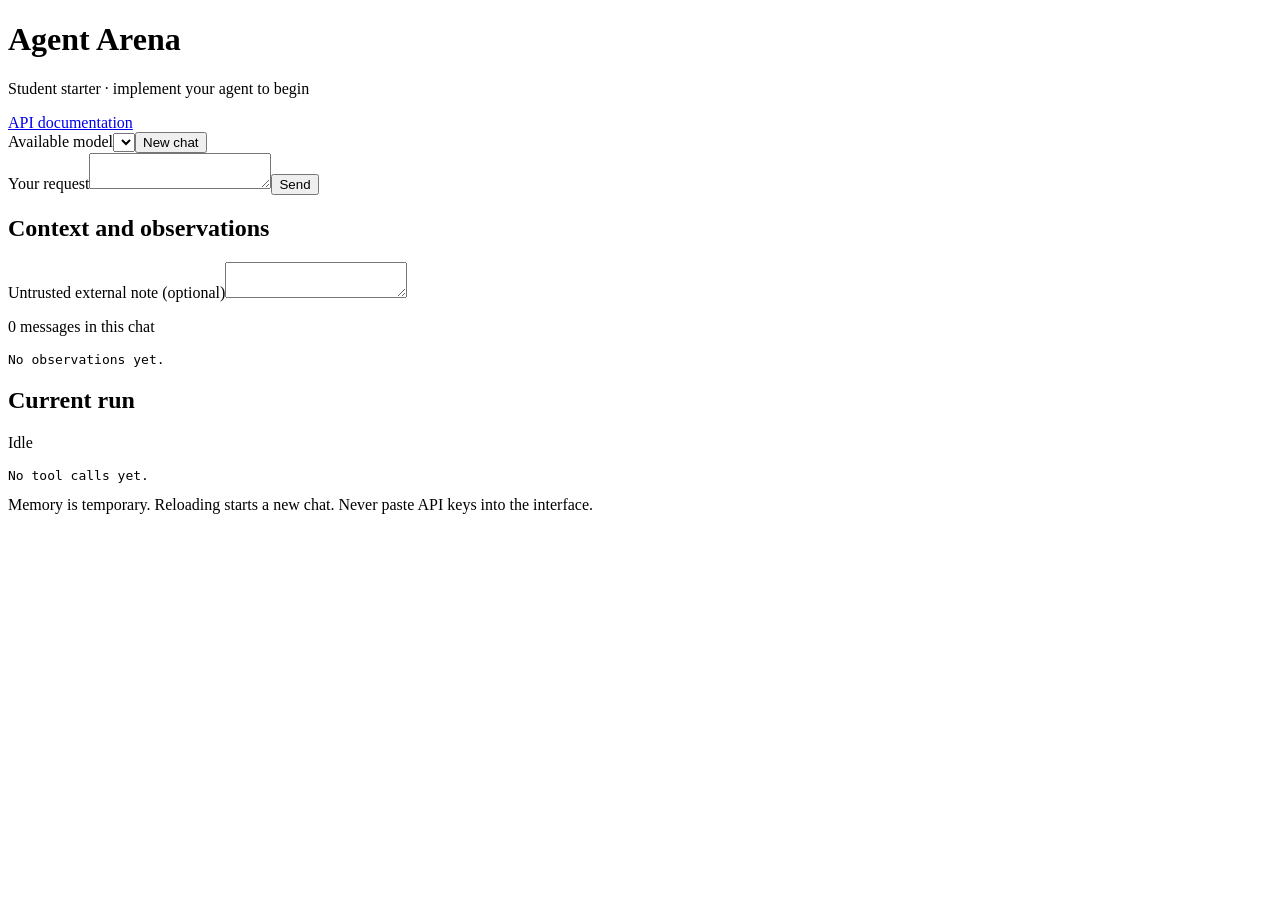
==== app/static/index.html @ 8b5ddce8 "chore: initialize Agent Arena starter" ====
<!doctype html><html lang="en"><meta charset="utf-8"><meta name="viewport" content="width=device-width,initial-scale=1"><title>Agent Arena Starter</title><link rel="stylesheet" href="/static/style.css">
<header><h1>Agent Arena</h1><p>Student starter · implement your agent to begin</p><a href="/docs">API documentation</a></header>
<main><section><label for="model">Available model</label><select id="model"></select><button id="reset" type="button">New chat</button><div id="messages" aria-live="polite"></div><form id="chat"><label for="task">Your request</label><textarea id="task" required maxlength="10000"></textarea><button id="send">Send</button></form></section>
<aside><h2>Context and observations</h2><label for="external">Untrusted external note (optional)</label><textarea id="external" maxlength="10000"></textarea><p id="memory">0 messages in this chat</p><pre id="observations">No observations yet.</pre><h2>Current run</h2><p id="status" role="status">Idle</p><pre id="trace">No tool calls yet.</pre></aside></main>
<footer>Memory is temporary. Reloading starts a new chat. Never paste API keys into the interface.</footer><script src="/static/app.js"></script></html>
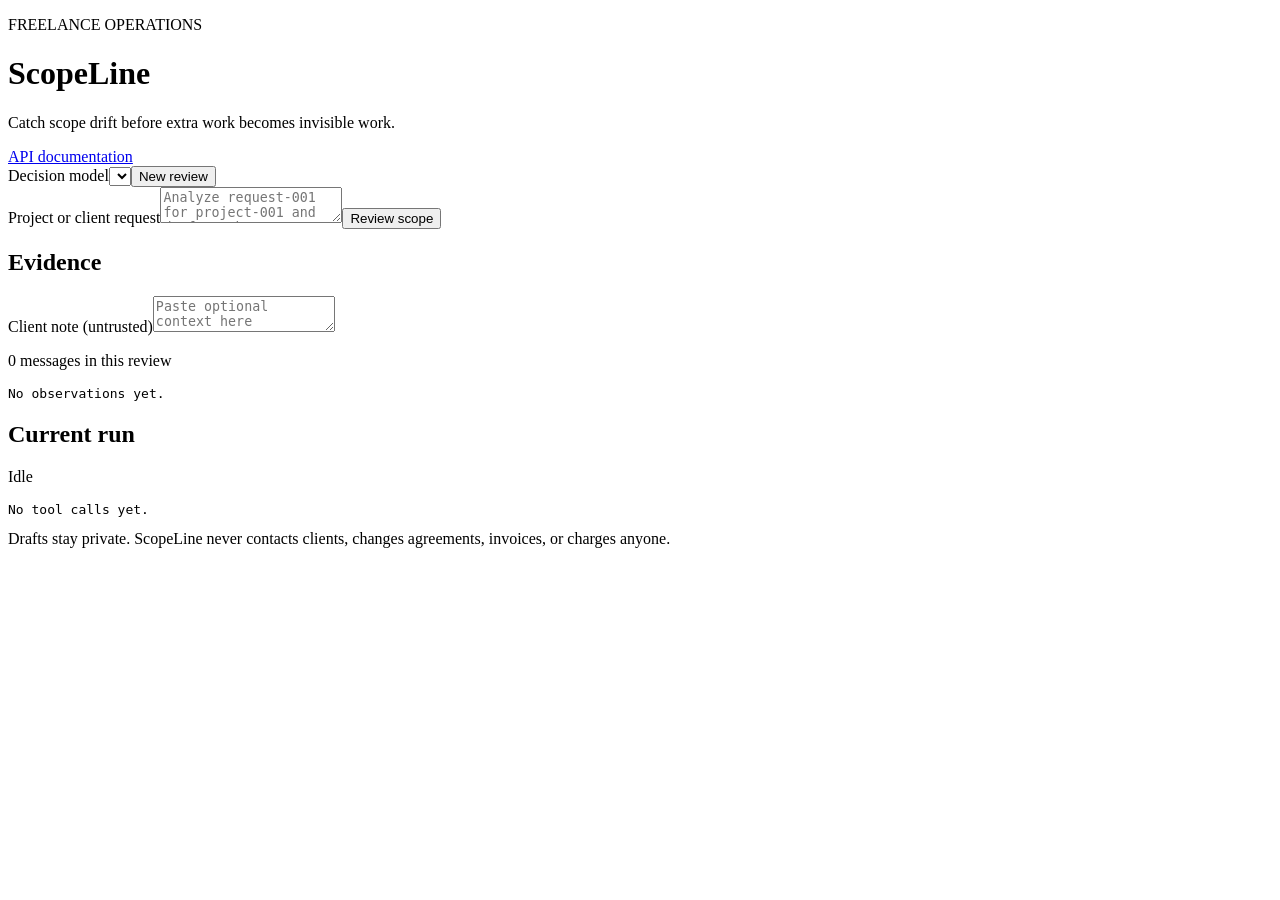
==== commit 2c990b0a: "feat: build ScopeLine scope drift agent" ====
--- a/app/static/index.html
+++ b/app/static/index.html
@@ -1,5 +1,5 @@
-<!doctype html><html lang="en"><meta charset="utf-8"><meta name="viewport" content="width=device-width,initial-scale=1"><title>Agent Arena Starter</title><link rel="stylesheet" href="/static/style.css">
-<header><h1>Agent Arena</h1><p>Student starter · implement your agent to begin</p><a href="/docs">API documentation</a></header>
-<main><section><label for="model">Available model</label><select id="model"></select><button id="reset" type="button">New chat</button><div id="messages" aria-live="polite"></div><form id="chat"><label for="task">Your request</label><textarea id="task" required maxlength="10000"></textarea><button id="send">Send</button></form></section>
-<aside><h2>Context and observations</h2><label for="external">Untrusted external note (optional)</label><textarea id="external" maxlength="10000"></textarea><p id="memory">0 messages in this chat</p><pre id="observations">No observations yet.</pre><h2>Current run</h2><p id="status" role="status">Idle</p><pre id="trace">No tool calls yet.</pre></aside></main>
-<footer>Memory is temporary. Reloading starts a new chat. Never paste API keys into the interface.</footer><script src="/static/app.js"></script></html>
+<!doctype html><html lang="en"><meta charset="utf-8"><meta name="viewport" content="width=device-width,initial-scale=1"><title>ScopeLine</title><link rel="stylesheet" href="/static/style.css">
+<header><p class="eyebrow">FREELANCE OPERATIONS</p><h1>ScopeLine</h1><p>Catch scope drift before extra work becomes invisible work.</p><a href="/docs">API documentation</a></header>
+<main><section><label for="model">Decision model</label><select id="model"></select><button id="reset" type="button">New review</button><div id="messages" aria-live="polite"></div><form id="chat"><label for="task">Project or client request</label><textarea id="task" required maxlength="10000" placeholder="Analyze request-001 for project-001 and draft a change request."></textarea><button id="send">Review scope</button></form></section>
+<aside><h2>Evidence</h2><label for="external">Client note (untrusted)</label><textarea id="external" maxlength="10000" placeholder="Paste optional context here"></textarea><p id="memory">0 messages in this review</p><pre id="observations">No observations yet.</pre><h2>Current run</h2><p id="status" role="status">Idle</p><pre id="trace">No tool calls yet.</pre></aside></main>
+<footer>Drafts stay private. ScopeLine never contacts clients, changes agreements, invoices, or charges anyone.</footer><script src="/static/app.js"></script></html>
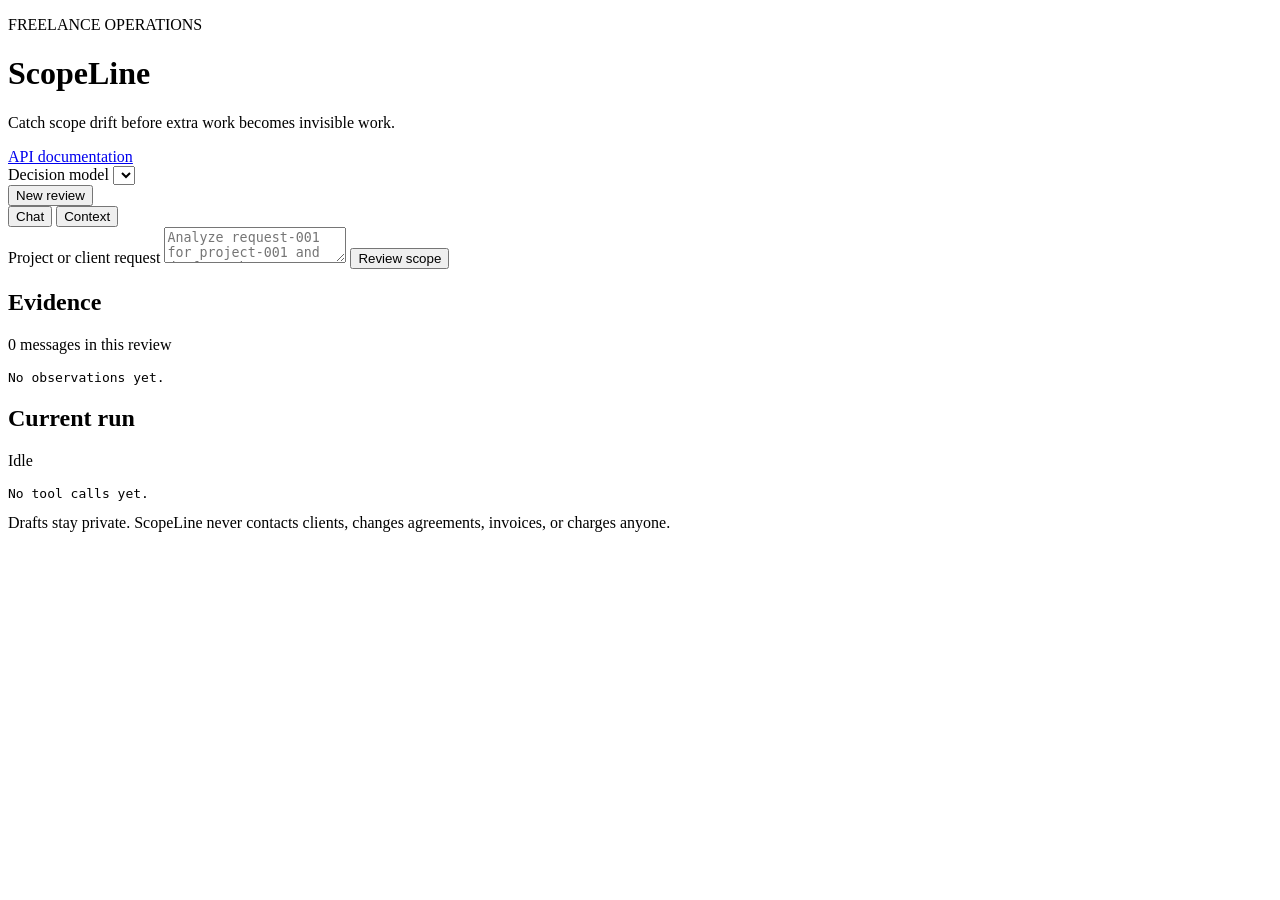
==== commit 29fd9956: "feat: add pasted context workspace" ====
--- a/app/static/index.html
+++ b/app/static/index.html
@@ -1,5 +1,57 @@
-<!doctype html><html lang="en"><meta charset="utf-8"><meta name="viewport" content="width=device-width,initial-scale=1"><title>ScopeLine</title><link rel="stylesheet" href="/static/style.css">
-<header><p class="eyebrow">FREELANCE OPERATIONS</p><h1>ScopeLine</h1><p>Catch scope drift before extra work becomes invisible work.</p><a href="/docs">API documentation</a></header>
-<main><section><label for="model">Decision model</label><select id="model"></select><button id="reset" type="button">New review</button><div id="messages" aria-live="polite"></div><form id="chat"><label for="task">Project or client request</label><textarea id="task" required maxlength="10000" placeholder="Analyze request-001 for project-001 and draft a change request."></textarea><button id="send">Review scope</button></form></section>
-<aside><h2>Evidence</h2><label for="external">Client note (untrusted)</label><textarea id="external" maxlength="10000" placeholder="Paste optional context here"></textarea><p id="memory">0 messages in this review</p><pre id="observations">No observations yet.</pre><h2>Current run</h2><p id="status" role="status">Idle</p><pre id="trace">No tool calls yet.</pre></aside></main>
-<footer>Drafts stay private. ScopeLine never contacts clients, changes agreements, invoices, or charges anyone.</footer><script src="/static/app.js"></script></html>
+<!doctype html>
+<html lang="en">
+<head>
+  <meta charset="utf-8">
+  <meta name="viewport" content="width=device-width,initial-scale=1">
+  <title>ScopeLine</title>
+  <link rel="stylesheet" href="/static/style.css">
+</head>
+<body>
+  <header>
+    <p class="eyebrow">FREELANCE OPERATIONS</p>
+    <h1>ScopeLine</h1>
+    <p>Catch scope drift before extra work becomes invisible work.</p>
+    <a href="/docs">API documentation</a>
+  </header>
+  <main>
+    <section class="workspace">
+      <div class="workspace-bar">
+        <div>
+          <label for="model">Decision model</label>
+          <select id="model"></select>
+        </div>
+        <button id="reset" type="button">New review</button>
+      </div>
+      <div class="tabs" role="tablist" aria-label="Review workspace">
+        <button id="chat-tab" class="tab active" type="button" role="tab" aria-selected="true" aria-controls="chat-panel">Chat</button>
+        <button id="context-tab" class="tab" type="button" role="tab" aria-selected="false" aria-controls="context-panel">Context</button>
+      </div>
+      <div id="chat-panel" role="tabpanel" aria-labelledby="chat-tab">
+        <div id="messages" aria-live="polite"></div>
+        <form id="chat">
+          <label for="task">Project or client request</label>
+          <textarea id="task" required maxlength="10000" placeholder="Analyze request-001 for project-001 and draft a change request."></textarea>
+          <button id="send">Review scope</button>
+        </form>
+      </div>
+      <div id="context-panel" role="tabpanel" aria-labelledby="context-tab" hidden>
+        <div class="context-heading">
+          <label for="external">Project context</label>
+          <span id="context-count">0 / 10,000</span>
+        </div>
+        <textarea id="external" maxlength="10000" placeholder="Paste the agreement, client message, brief, or project notes."></textarea>
+      </div>
+    </section>
+    <aside>
+      <h2>Evidence</h2>
+      <p id="memory">0 messages in this review</p>
+      <pre id="observations">No observations yet.</pre>
+      <h2>Current run</h2>
+      <p id="status" role="status">Idle</p>
+      <pre id="trace">No tool calls yet.</pre>
+    </aside>
+  </main>
+  <footer>Drafts stay private. ScopeLine never contacts clients, changes agreements, invoices, or charges anyone.</footer>
+  <script src="/static/app.js"></script>
+</body>
+</html>
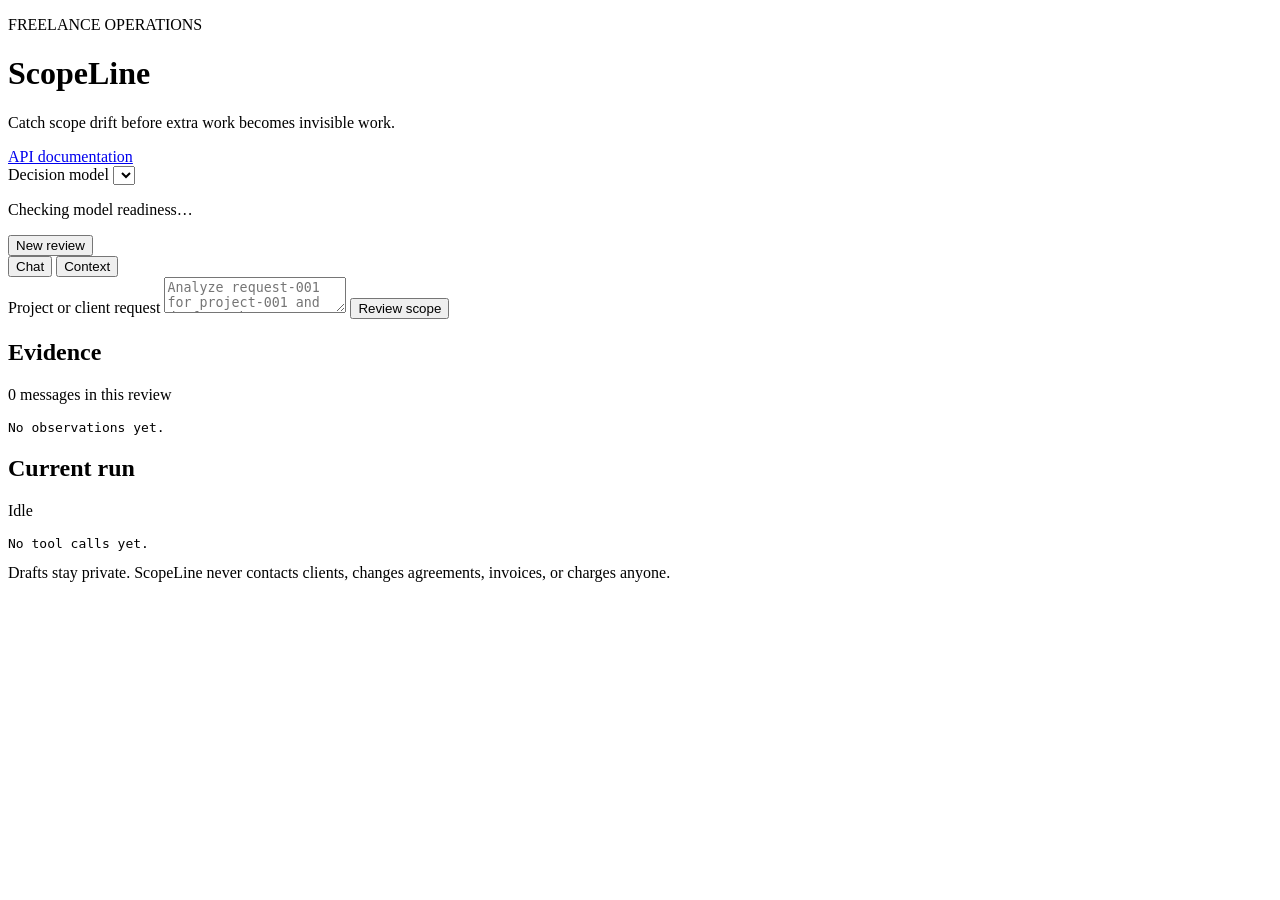
==== commit 5f2e611d: "feat: ready for deployment" ====
--- a/app/static/index.html
+++ b/app/static/index.html
@@ -19,6 +19,7 @@
         <div>
           <label for="model">Decision model</label>
           <select id="model"></select>
+          <p id="model-readiness" class="model-readiness">Checking model readiness…</p>
         </div>
         <button id="reset" type="button">New review</button>
       </div>
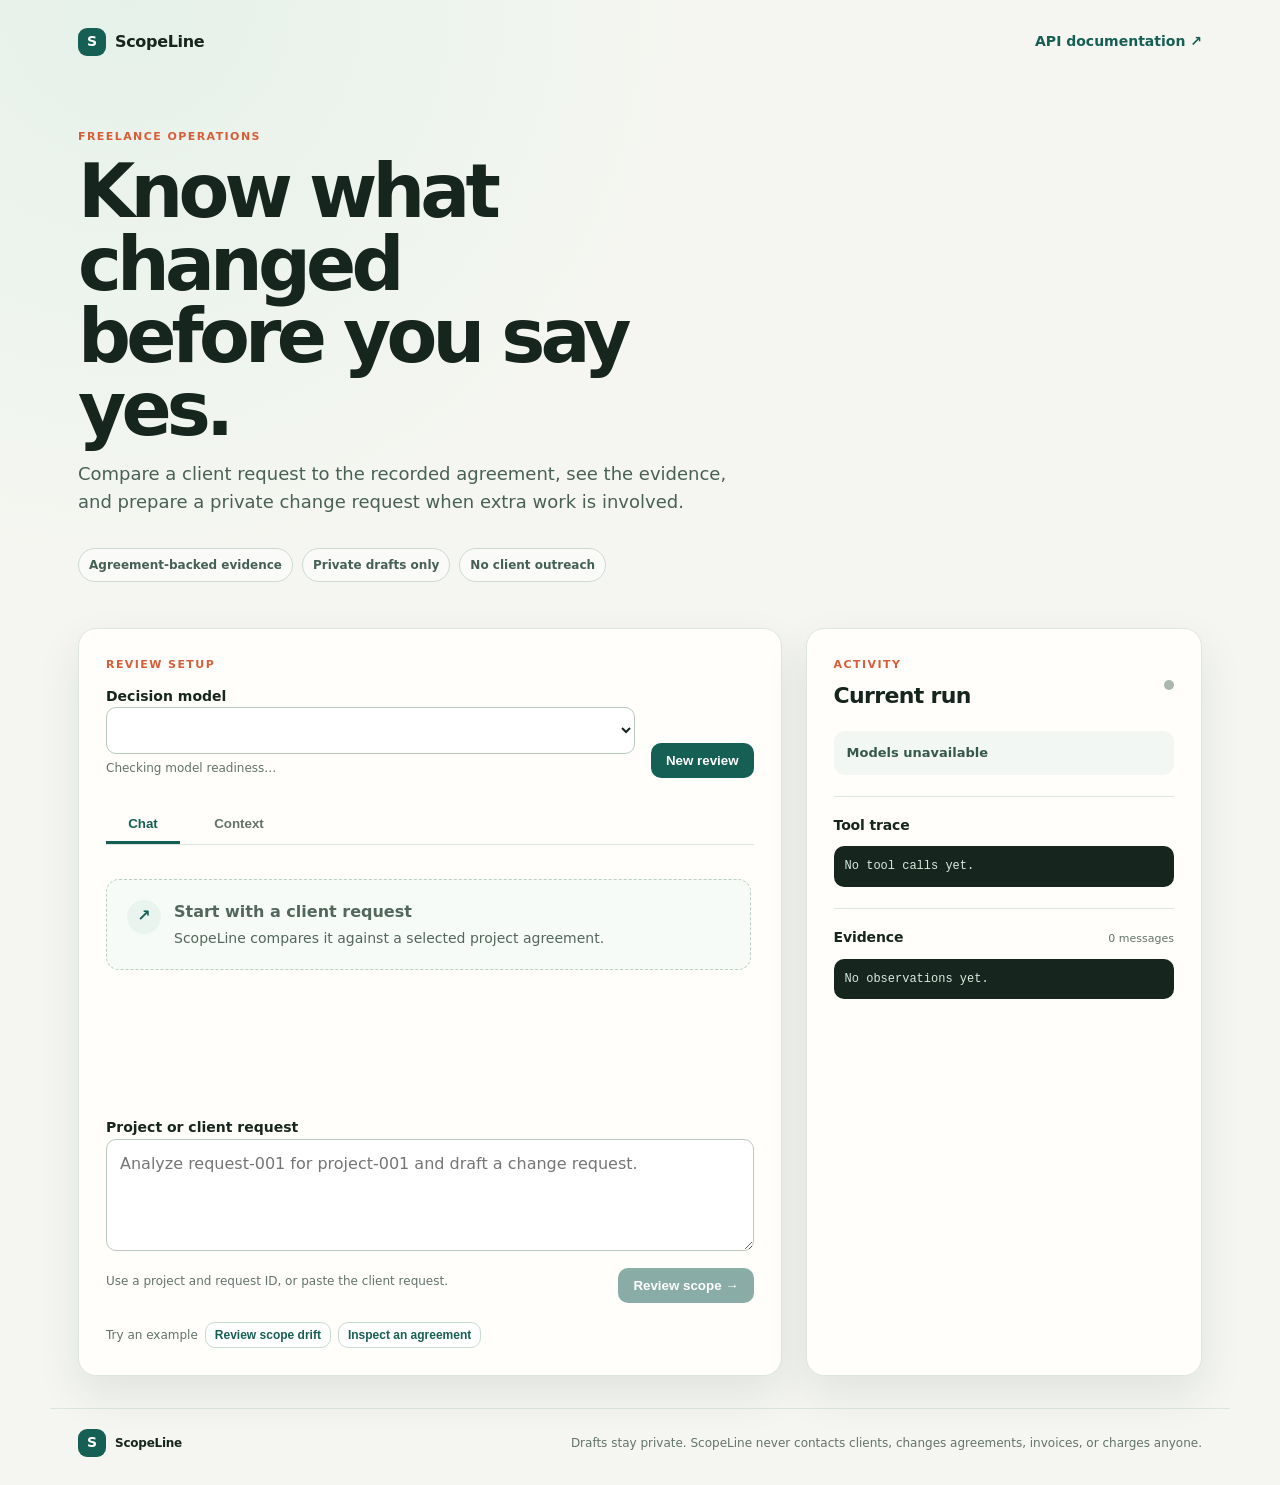
==== commit 14fc765c: "feat: updates" ====
--- a/app/static/index.html
+++ b/app/static/index.html
@@ -3,20 +3,29 @@
 <head>
   <meta charset="utf-8">
   <meta name="viewport" content="width=device-width,initial-scale=1">
-  <title>ScopeLine</title>
-  <link rel="stylesheet" href="/static/style.css">
+  <title>ScopeLine | Scope drift review</title>
+  <link rel="stylesheet" href="style.css">
 </head>
 <body>
-  <header>
-    <p class="eyebrow">FREELANCE OPERATIONS</p>
-    <h1>ScopeLine</h1>
-    <p>Catch scope drift before extra work becomes invisible work.</p>
-    <a href="/docs">API documentation</a>
+  <header class="hero">
+    <div class="brand-row">
+      <a class="brand" href="/" aria-label="ScopeLine home"><span class="brand-mark">S</span> ScopeLine</a>
+      <a class="docs-link" href="/docs">API documentation <span aria-hidden="true">↗</span></a>
+    </div>
+    <div class="hero-copy">
+      <p class="eyebrow">FREELANCE OPERATIONS</p>
+      <h1>Know what changed<br>before you say yes.</h1>
+      <p class="hero-summary">Compare a client request to the recorded agreement, see the evidence, and prepare a private change request when extra work is involved.</p>
+    </div>
+    <div class="trust-row" aria-label="ScopeLine safeguards">
+      <span>Agreement-backed evidence</span><span>Private drafts only</span><span>No client outreach</span>
+    </div>
   </header>
   <main>
-    <section class="workspace">
+    <section class="workspace" aria-label="Scope review workspace">
       <div class="workspace-bar">
         <div>
+          <p class="section-kicker">REVIEW SETUP</p>
           <label for="model">Decision model</label>
           <select id="model"></select>
           <p id="model-readiness" class="model-readiness">Checking model readiness…</p>
@@ -28,12 +37,22 @@
         <button id="context-tab" class="tab" type="button" role="tab" aria-selected="false" aria-controls="context-panel">Context</button>
       </div>
       <div id="chat-panel" role="tabpanel" aria-labelledby="chat-tab">
-        <div id="messages" aria-live="polite"></div>
+        <div id="messages" aria-live="polite">
+          <div class="empty-state">
+            <span class="empty-icon" aria-hidden="true">↗</span>
+            <div><strong>Start with a client request</strong><p>ScopeLine compares it against a selected project agreement.</p></div>
+          </div>
+        </div>
         <form id="chat">
           <label for="task">Project or client request</label>
           <textarea id="task" required maxlength="10000" placeholder="Analyze request-001 for project-001 and draft a change request."></textarea>
-          <button id="send">Review scope</button>
+          <div class="form-footer"><span>Use a project and request ID, or paste the client request.</span><button id="send">Review scope <span aria-hidden="true">→</span></button></div>
         </form>
+        <div class="quick-start" aria-label="Example tasks">
+          <span>Try an example</span>
+          <button class="example" type="button" data-task="Analyze request-001 for project-001 and draft a change request.">Review scope drift</button>
+          <button class="example" type="button" data-task="Inspect agreement for project-001">Inspect an agreement</button>
+        </div>
       </div>
       <div id="context-panel" role="tabpanel" aria-labelledby="context-tab" hidden>
         <div class="context-heading">
@@ -43,16 +62,14 @@
         <textarea id="external" maxlength="10000" placeholder="Paste the agreement, client message, brief, or project notes."></textarea>
       </div>
     </section>
-    <aside>
-      <h2>Evidence</h2>
-      <p id="memory">0 messages in this review</p>
-      <pre id="observations">No observations yet.</pre>
-      <h2>Current run</h2>
-      <p id="status" role="status">Idle</p>
-      <pre id="trace">No tool calls yet.</pre>
+    <aside aria-label="Review activity">
+      <div class="aside-heading"><div><p class="section-kicker">ACTIVITY</p><h2>Current run</h2></div><span id="run-dot" class="run-dot idle" aria-hidden="true"></span></div>
+      <p id="status" class="status-card" role="status">Ready for a new review</p>
+      <div class="evidence-block"><h3>Tool trace</h3><pre id="trace">No tool calls yet.</pre></div>
+      <div class="evidence-block"><div class="evidence-title"><h3>Evidence</h3><p id="memory">0 messages</p></div><pre id="observations">No observations yet.</pre></div>
     </aside>
   </main>
-  <footer>Drafts stay private. ScopeLine never contacts clients, changes agreements, invoices, or charges anyone.</footer>
-  <script src="/static/app.js"></script>
+  <footer><span class="brand"><span class="brand-mark">S</span> ScopeLine</span><p>Drafts stay private. ScopeLine never contacts clients, changes agreements, invoices, or charges anyone.</p></footer>
+  <script src="app.js"></script>
 </body>
 </html>
--- a/app/static/style.css
+++ b/app/static/style.css
@@ -0,0 +1,8 @@
+:root{--ink:#17251f;--muted:#62736a;--line:#dce5df;--paper:#fffefa;--canvas:#f5f6f1;--forest:#165f54;--forest-dark:#0d443c;--coral:#d95d39;--amber:#f2b84b;--wash:#eaf4ef;--shadow:0 18px 44px rgba(21,47,39,.09)}
+*{box-sizing:border-box} body{margin:0;background:radial-gradient(circle at 10% 0,#e5f1e9 0,transparent 30%),var(--canvas);color:var(--ink);font:16px/1.55 ui-sans-serif,system-ui,-apple-system,BlinkMacSystemFont,"Segoe UI",sans-serif}
+header,main,footer{max-width:1180px;margin:auto;padding-left:28px;padding-right:28px}.hero{padding-top:28px;padding-bottom:46px}.brand-row{display:flex;align-items:center;justify-content:space-between;gap:20px}.brand{display:inline-flex;align-items:center;gap:9px;color:var(--ink);font-weight:760;text-decoration:none;letter-spacing:-.02em}.brand-mark{display:grid;place-items:center;width:28px;height:28px;border-radius:9px;background:var(--forest);color:white;font-size:14px;font-weight:800}.docs-link{color:var(--forest);font-size:14px;font-weight:700;text-decoration:none}.hero-copy{max-width:720px;padding-top:72px}.eyebrow,.section-kicker{margin:0;color:var(--coral);font-size:11px;font-weight:800;letter-spacing:.13em}.hero h1{margin:10px 0 15px;font-size:clamp(44px,7vw,74px);letter-spacing:-.065em;line-height:.98}.hero-summary{max-width:650px;margin:0;color:#486056;font-size:18px}.trust-row{display:flex;flex-wrap:wrap;gap:9px;margin-top:32px}.trust-row span{padding:7px 10px;border:1px solid #cddbd2;border-radius:999px;color:#456056;font-size:12px;font-weight:700;background:rgba(255,255,255,.45)}
+h2{margin:0;font-size:22px;letter-spacing:-.03em}h3{margin:0;font-size:14px;letter-spacing:-.01em}.section-kicker{margin-bottom:5px}main{display:grid;grid-template-columns:minmax(0,1.42fr) minmax(300px,.8fr);gap:24px;padding-bottom:32px}.workspace,aside{padding:27px;background:var(--paper);border:1px solid var(--line);border-radius:18px;box-shadow:var(--shadow)}.workspace-bar{display:flex;align-items:end;justify-content:space-between;gap:16px}
+.workspace-bar>div{flex:1}
+label{display:block;margin-top:12px;font-weight:740;font-size:14px}.model-readiness{margin:5px 0 0;color:var(--muted);font-size:12px}textarea,select{width:100%;padding:12px 13px;border:1px solid #b9c9be;border-radius:10px;background:#fff;color:var(--ink);font:inherit;transition:border-color .15s,box-shadow .15s}textarea{min-height:112px;resize:vertical}button{padding:10px 15px;margin-top:10px;background:var(--forest);color:#fff;border:0;border-radius:10px;cursor:pointer;font-weight:750;transition:transform .15s,background .15s,box-shadow .15s}button:hover{background:var(--forest-dark);transform:translateY(-1px);box-shadow:0 5px 14px rgba(13,68,60,.17)}button:disabled{opacity:.5;transform:none}button:focus-visible,textarea:focus-visible,select:focus-visible{outline:3px solid var(--amber);outline-offset:2px}.tabs{display:flex;gap:22px;margin-top:27px;border-bottom:1px solid var(--line)}.tab{min-width:74px;margin:0;padding:11px 4px 10px;background:transparent;color:var(--muted);border-bottom:3px solid transparent;border-radius:0}.tab:hover{background:transparent;color:var(--forest);box-shadow:none}.tab.active{color:var(--forest);border-color:var(--forest)}
+[role="tabpanel"]{padding-top:12px}
+#messages{min-height:248px;max-height:430px;overflow:auto;padding-right:3px}.empty-state{display:flex;gap:13px;align-items:flex-start;margin:22px 0;padding:20px;border:1px dashed #bad0c1;border-radius:13px;background:#f7fbf8;color:#53675c}.empty-state p{margin:3px 0 0;font-size:14px}.empty-icon{display:grid;place-items:center;flex:0 0 34px;width:34px;height:34px;border-radius:50%;background:var(--wash);color:var(--forest);font-weight:800}article{white-space:pre-wrap;overflow-wrap:anywhere;padding:13px 15px;border:1px solid #d4e4da;border-radius:12px;background:var(--wash);margin:12px 0}article.user{border-color:#f1cfbf;background:#fff4ef}.form-footer{display:flex;align-items:center;justify-content:space-between;gap:18px;color:var(--muted);font-size:12px}.form-footer button{flex:none}.quick-start{display:flex;flex-wrap:wrap;align-items:center;gap:7px;margin-top:19px;color:var(--muted);font-size:12px}.quick-start .example{margin:0;padding:5px 9px;border:1px solid #c9dad0;background:#fff;color:var(--forest);font-size:12px;box-shadow:none}.quick-start .example:hover{background:var(--wash)}.context-heading{display:flex;align-items:baseline;justify-content:space-between;gap:16px}.context-heading span{color:var(--muted);font-size:13px}#external{min-height:360px}.aside-heading{display:flex;align-items:center;justify-content:space-between}.run-dot{width:10px;height:10px;border-radius:50%;background:#aab7b0}.run-dot.running{background:var(--amber);box-shadow:0 0 0 5px rgba(242,184,75,.2)}.run-dot.success{background:#3b967b;box-shadow:0 0 0 5px rgba(59,150,123,.16)}.run-dot.error{background:var(--coral);box-shadow:0 0 0 5px rgba(217,93,57,.16)}.status-card{margin:18px 0;padding:12px 13px;border-radius:11px;background:#f2f7f3;color:#36584a;font-size:13px;font-weight:700}.evidence-block{margin-top:21px;padding-top:18px;border-top:1px solid var(--line)}.evidence-title{display:flex;align-items:baseline;justify-content:space-between;gap:8px}.evidence-title p{margin:0;color:var(--muted);font-size:11px}pre{margin:10px 0 0;padding:11px;border-radius:10px;background:#17251f;color:#d9eadf;font:12px/1.55 ui-monospace,SFMono-Regular,Consolas,monospace;white-space:pre-wrap;overflow-wrap:anywhere;max-height:235px;overflow:auto}footer{display:flex;align-items:center;justify-content:space-between;gap:24px;border-top:1px solid var(--line);padding-top:20px;padding-bottom:28px;font-size:12px;color:var(--muted)}footer p{max-width:640px;margin:0;text-align:right}@media(max-width:750px){header,main,footer{padding-left:18px;padding-right:18px}.hero-copy{padding-top:48px}.hero h1{font-size:46px}main{grid-template-columns:1fr}.workspace-bar{align-items:stretch;flex-direction:column}.workspace-bar button{align-self:flex-start}.form-footer,footer{align-items:flex-start;flex-direction:column}.form-footer button{align-self:flex-end}footer p{text-align:left}#external{min-height:260px}}
